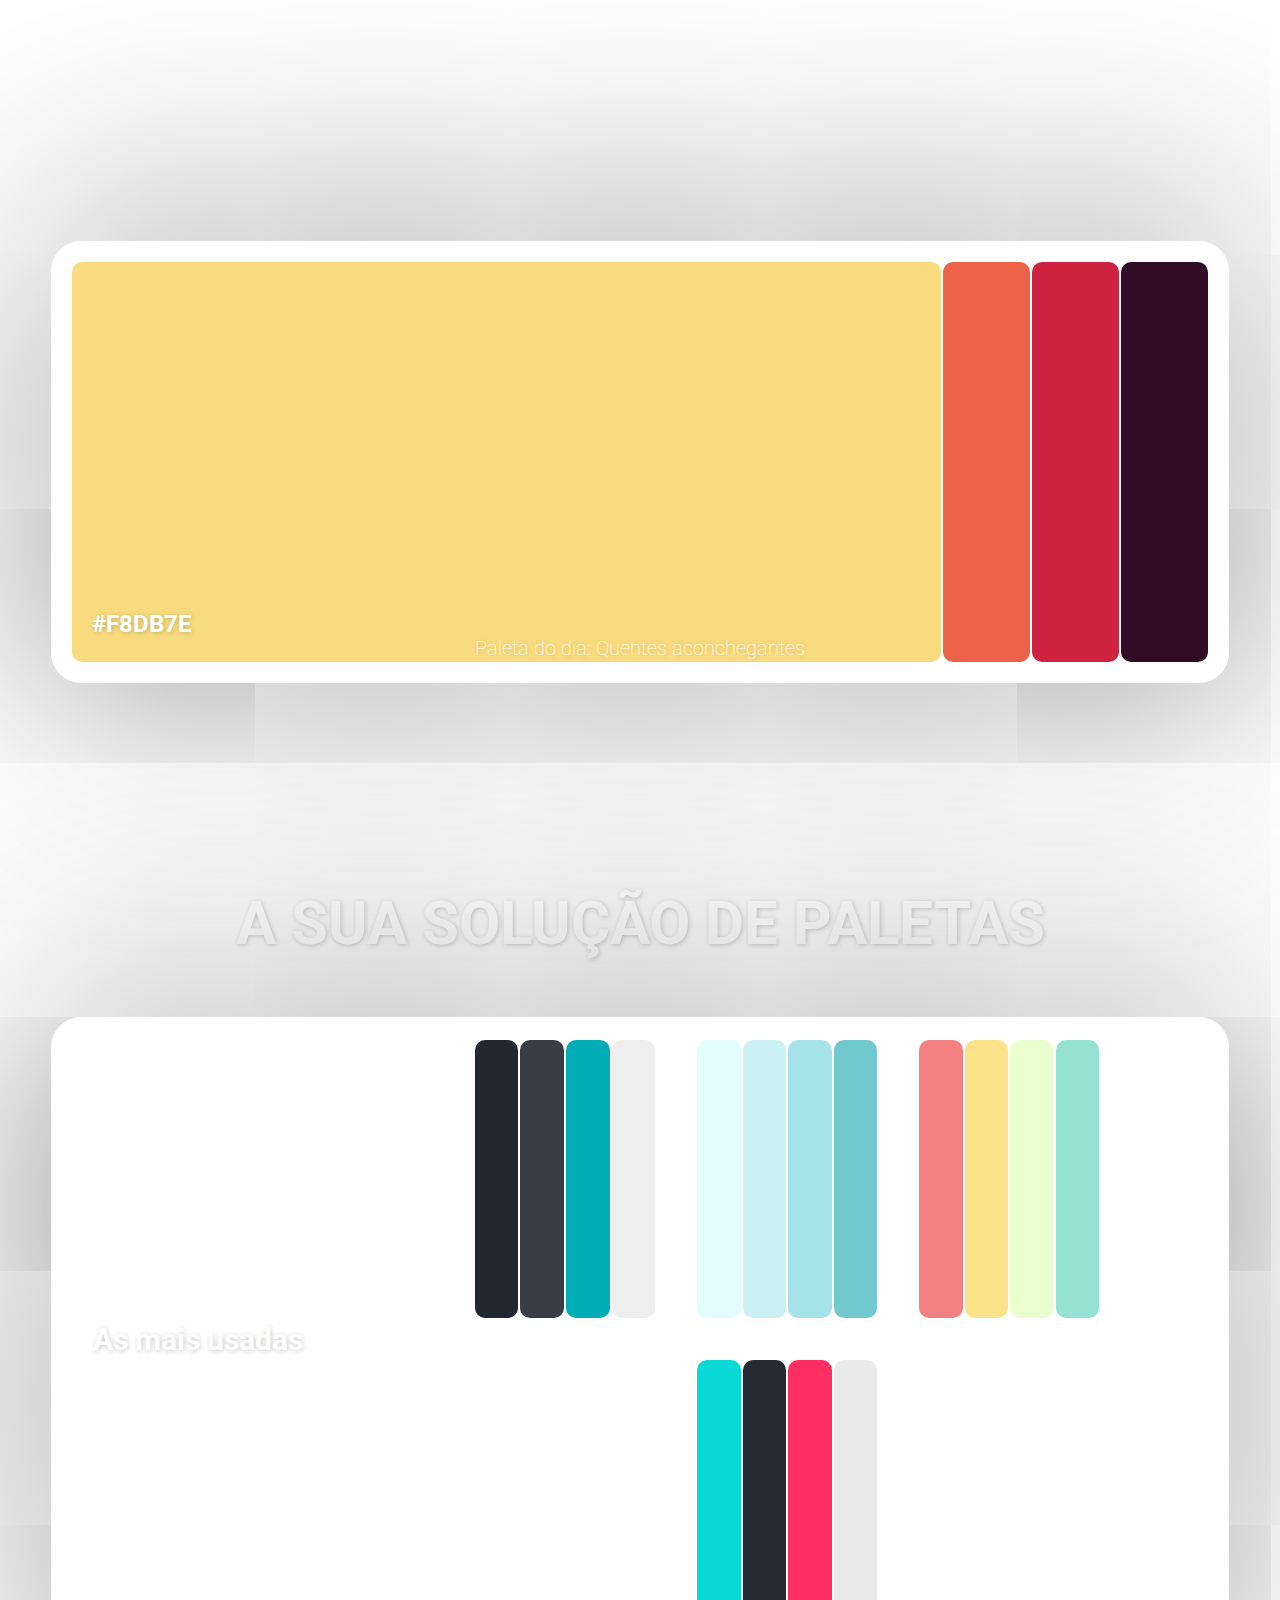
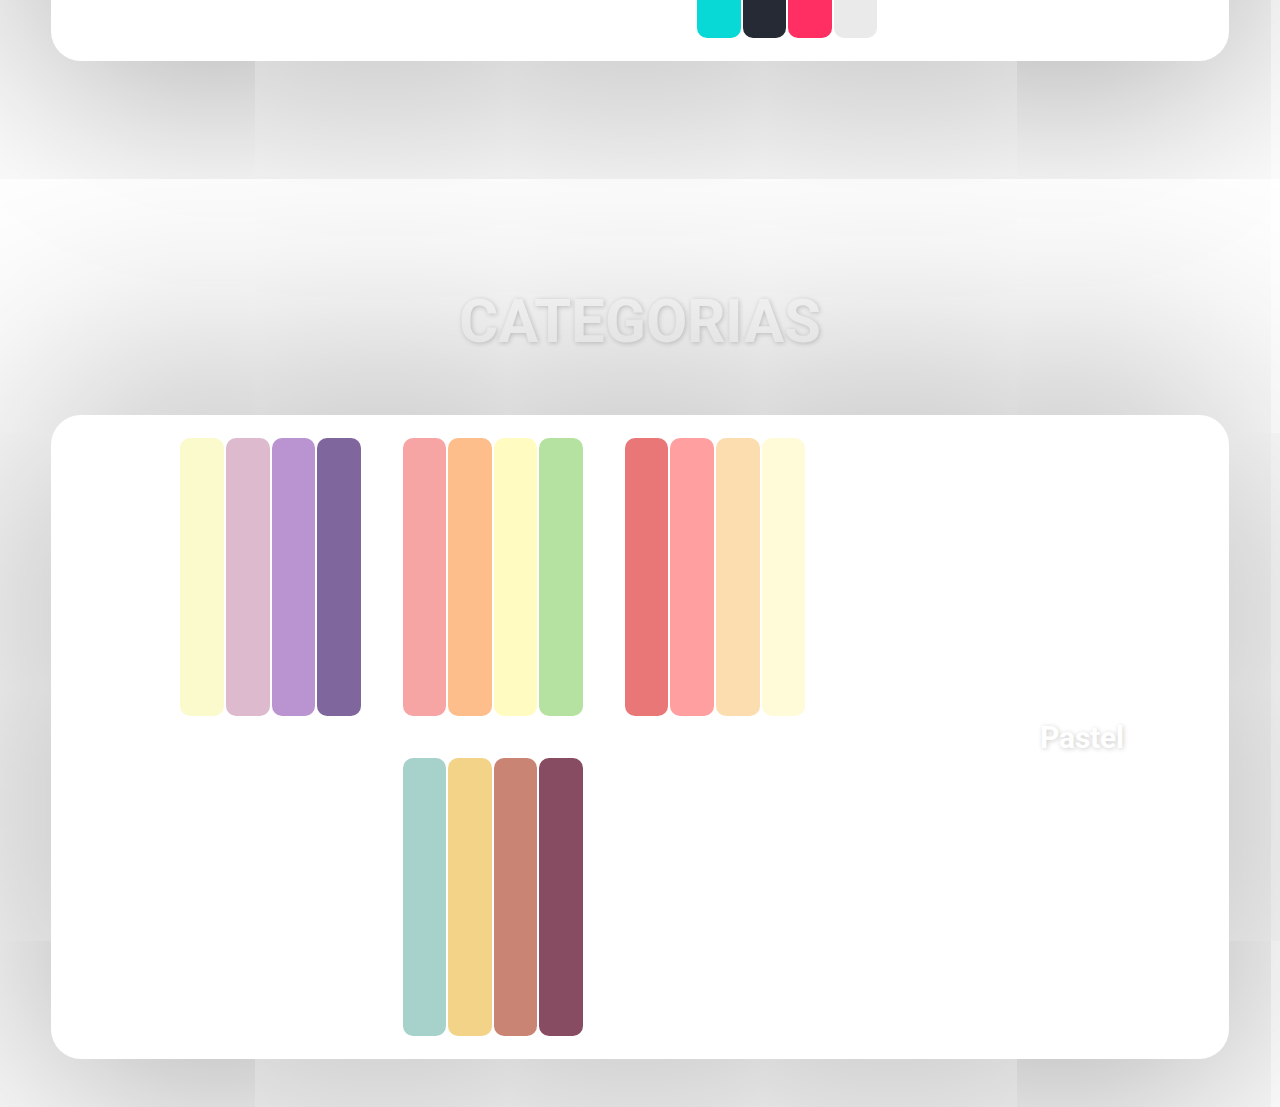
==== index.html @ 4d84999e "Reorganizando as pastas" ====
<!DOCTYPE html>
<html lang="en" >
<head>
  <meta charset="UTF-8">
  <title>Coloraria</title>
  <meta name="viewport" content="width=device-width, initial-scale=1">
  <link rel="stylesheet" href="/css/style.css">

</head>
<body>

<div class="hero">
    <header id="masthead" role="banner">
      <div class="indexContainer">
        <button class="hamburger hamburger--boring" type="button">
          <span class="hamburger-box">
            <span class="hamburger-inner"></span>
          </span>
          <span class="hamburger-label">Menu</span>
        </button>
      <form id="masthead-search">
      <input type="search" name="s" aria-labelledby="search-label" placeholder="Procure&hellip;" class="draw">
        <button type="submit">&rarr;</button>
        </form>     
        <p class="logo">C O L O R A R I A</p>   
        <nav id="site-nav" role="navigation">
          <div class="col"> <a href=""> <h4>Soluções</h4> </a> </div>
          <div class="col"> <a href='#'> <h4>Resultados</h4> </a> </div>
          <div class="col"> <a href='#'> <h4>A empresa</h4> </a> </div>
          <div class="col"> <a href='#'> <h4>Consultoria</h4> </a> </div>
          <div class="col"> <a href='/html/login.html'> <h4>Login</h4> </a> </div>
      </nav>
    </div>
  </header>
<br>
  <div class="boxG">
    <div class="panel h4 active" style="background-color: #F8DB7E;"><h3>#F8DB7E</h3></div>
    <div class="panel h4" style="background-color: #EC6349;"><h3>#EC6349</h3></div>
    <div class="panel h4" style="background-color: #CE2340;"><h3>#CE2340</h3></div>
    <div class="panel h4" style="background-color: #310A26;"><h3>#310A26</h3></div>
  </div>
  <h5>Paleta do dia: Quentes aconchegantes</h5><br><br><br><br><br><br><br><br><br>
  
  <h1>A SUA SOLUÇÃO DE PALETAS</h2><br><br>

    <div class="organizer">
      <div class='flexTitle'><h2>As mais usadas</h2></div>
      <div class="flexBox">
        <div class="flexElement box">
          <div class="panel h3" style="background-color: #222831;"><h3>#222831</h3></div>
          <div class="panel h3" style="background-color: #393E46;"><h3>#393E46</h3></div>
          <div class="panel h3" style="background-color: #00ADB5;"><h3>#00ADB5</h3></div>
          <div class="panel h3" style="background-color: #EEEEEE;"><h3>#EEEEEE</h3></div>
        </div>
        <div class="flexElement box">
          <div class="panel h3" style="background-color: #E3FDFD;"><h3>#E3FDFD</h3></div>
          <div class="panel h3" style="background-color: #CBF1F5;"><h3>#CBF1F5</h3></div>
          <div class="panel h3" style="background-color: #A6E3E9;"><h3>#A6E3E9</h3></div>
          <div class="panel h3" style="background-color: #71C9CE;"><h3>#71C9CE</h3></div>
        </div>
        <div class="flexElement box">
          <div class="panel h3" style="background-color: #F38181;"><h3>#F38181</h3></div>
          <div class="panel h3" style="background-color: #FCE38A;"><h3>#FCE38A</h3></div>
          <div class="panel h3" style="background-color: #EAFFD0;"><h3>#EAFFD0</h3></div>
          <div class="panel h3" style="background-color: #95E1D3;"><h3>#95E1D3</h3></div>
        </div>
        <div class="flexElement box">
          <div class="panel h3" style="background-color: #08D9D6;"><h3>#08D9D6</h3></div>
          <div class="panel h3" style="background-color: #252A34;"><h3>#252A34</h3></div>
          <div class="panel h3" style="background-color: #FF2E63;"><h3>#FF2E63</h3></div>
          <div class="panel h3" style="background-color: #EAEAEA;"><h3>#EAEAEA</h3></div>
        </div>
      </div>
    </div><br><br><br><br><br><br><br><br><br>
    
    <h1>CATEGORIAS</h2><br><br>

    <div class="organizer">
      <div class="flexBox">
        <div class="flexElement box">
          <div class="panel h3" style="background-color: #FBFACD;"><h3>#FBFACD</h3></div>
          <div class="panel h3" style="background-color: #DEBACE;"><h3>#DEBACE</h3></div>
          <div class="panel h3" style="background-color: #BA94D1;"><h3>#BA94D1</h3></div>
          <div class="panel h3" style="background-color: #7F669D;"><h3>#7F669D</h3></div>
        </div>
        <div class="flexElement box">
          <div class="panel h3" style="background-color: #F7A4A4;"><h3>#F7A4A4</h3></div>
          <div class="panel h3" style="background-color: #FEBE8C;"><h3>#FEBE8C</h3></div>
          <div class="panel h3" style="background-color: #FFFBC1;"><h3>#FFFBC1</h3></div>
          <div class="panel h3" style="background-color: #B6E2A1;"><h3>#B6E2A1</h3></div>
        </div>
        <div class="flexElement box">
          <div class="panel h3" style="background-color: #E97777;"><h3>#E97777</h3></div>
          <div class="panel h3" style="background-color: #FF9F9F;"><h3>#FF9F9F</h3></div>
          <div class="panel h3" style="background-color: #FCDDB0;"><h3>#FCDDB0</h3></div>
          <div class="panel h3" style="background-color: #FFFAD7;"><h3>#FFFAD7</h3></div>
        </div>
        <div class="flexElement box">
          <div class="panel h3" style="background-color: #A7D2CB;"><h3>#A7D2CB</h3></div>
          <div class="panel h3" style="background-color: #F2D388;"><h3>#F2D388</h3></div>
          <div class="panel h3" style="background-color: #C98474;"><h3>#C98474</h3></div>
          <div class="panel h3" style="background-color: #874C62;"><h3>#874C62</h3></div>
        </div>
      </div>
      <div class='flexTitle'><h2>Pastel</h2></div>
    </div><br><br>

</div>

  <script src='https://cdnjs.cloudflare.com/ajax/libs/jquery/3.1.0/jquery.min.js'></script>
  <script  src="/js/script.js"></script>
</body>
</html>
---- css/style.css ----
@import 'https://fonts.googleapis.com/css?family=Roboto:400,500';

html {
  box-sizing: border-box;
}

*, *:before, *:after {
  box-sizing: inherit;
}

html,
body {
  height: 100%;
}

a{
  color: black;
}

html, body, div, object, iframe, h1, h2, h3, h4, h5, h6, p, blockquote, ol, ul, li, form, legend, label, table, header, footer, nav, section, figure {
  margin: 0;
  padding: 0;
}

header, footer, nav, section, article, hgroup, figure {
  display: block;
}

body {
  font-family: 'Roboto', sans-serif;
  font-size: 100%;
  line-height: 1.5;
  background: url("https://wallpapercave.com/wp/wp6928969.jpg");
  background-size: cover;
  background-attachment: fixed;
}

h1{
  font-size:60px;
  display: flex;
  justify-content: center;
  align-items:center;
  color: white;
  text-shadow: rgba(0, 0, 0, 0.2) 1px 1px 5px;
}

h2{
  font-size:30px;
  display: flex;
  justify-content: center;
  align-items:center;
  color: white;
  text-shadow: rgba(0, 0, 0, 0.2) 1px 1px 5px;
}

h5{
  font-size:20px;
  display: flex;
  justify-content: center;
  align-items:center;
  color: white;
  text-shadow: rgba(0, 0, 0, 0.2) 1px 1px 5px;
  font-weight: 100;
  margin-top: -50px;
}

.h4{
  height: 400px;
}

.h3{
  height: 99%;
}

.logo{
  font-size:40px;
  display: flex;
  justify-content: center;
  align-items:center;
  color: white;
  font-weight: 700;
}

.logo:after{
  color: orangered;
}

.indexContainer {
  width: 90%;
  margin-left: auto;
  margin-right: auto;
  max-width: 1200px;
}

.indexContainer:after {
  content: "";
  display: table;
  clear: both;
}

.hero {
  width: 100%;
  height: 100%;
  position: relative;
}

.hero * {
  position: relative;
  z-index: 1;
}

#masthead {
  padding: 2.5em 0;
  position: relative;
}

#masthead.is-active {
  box-shadow: 0 4px 4px rgba(0, 0, 0, 0.15);
}

#masthead:after {
  content: '';
  position: absolute;
  top: 0;
  width: 100%;
  height: 100%;
  background-color: #fff;
  opacity: 0;
  transition: opacity 0.3s ease;
}

#masthead.is-active:after {
  opacity: 1;
}

.hamburger {
  background-color: transparent;
  border: 0;
  color: inherit;
  cursor: pointer;
  display: inline-block;
  font: inherit;
  margin: 0.8125em 0 0;
  overflow: visible; 
  outline: none;
  padding: 0;
  text-transform: none;
  transition: opacity 0.15s;
}

.hamburger:hover {
  opacity: 0.7; 
}

.hamburger-box {
  width: 30px;
  height: 10px;
  display: inline-block;
  position: relative; 
}

.hamburger-inner {
  display: block;
  top: 50%;
  margin-top: -2px; 
}

.hamburger-inner, 
.hamburger-inner::before, 
.hamburger-inner::after {
  width: 30px;
  height: 2px;
  background-color: #fff;
  border-radius: 4px;
  position: absolute;
  transition-property: -webkit-transform;
  transition-property: transform;
  transition-property: transform, -webkit-transform;
  transition-duration: 0.15s;
  transition-timing-function: ease; 
}

#masthead.is-active .hamburger-inner, 
#masthead.is-active .hamburger-inner::before, 
#masthead.is-active .hamburger-inner::after {
    background-color: #000;
}

.hamburger-inner::before, 
.hamburger-inner::after {
  content: "";
  display: block; 
}

.hamburger-inner::before {
  top: -6px; 
}

.hamburger-inner::after {
  bottom: -6px; 
}

.hamburger--boring .hamburger-inner, 
.hamburger--boring .hamburger-inner::before, 
.hamburger--boring .hamburger-inner::after {
  transition-property: none; 
}

.hamburger--boring.is-active .hamburger-inner {
  -webkit-transform: rotate(45deg);
  transform: rotate(45deg); 
}

.hamburger--boring.is-active .hamburger-inner::before {
  top: 0;
  opacity: 0; 
}

.hamburger--boring.is-active .hamburger-inner::after {
  bottom: 0;
  -webkit-transform: rotate(-90deg);
  transform: rotate(-90deg); 
}

.hamburger-label {
  color: #fff;
  display: inline-block;
  font-weight: 700;
  letter-spacing: 0.08em;
  line-height: 1;
  margin-left: 0.3125em;
  text-transform: uppercase;
}

#masthead.is-active .hamburger-label {
  color: #000;
}

.hamburger-box,
.hamburger-label {
  display: inline-block;
  vertical-align: middle;
}

.icon {
  width: 30px;
  height: 30px;
}  

#site-nav {
  clear: both;
  display: flex;
  flex-direction: column; 
  height: 0;
  overflow: hidden;
  padding-top: 2.5em;
}

#site-nav.is-active {
  height: auto;
  overflow: visible;
}

#site-nav .col { 
  padding-bottom: 2.5em;
} 

.box{
  display: flex;
  flex-direction: row;
  width: 90%;
  margin: auto;
  background-color:none;
  padding: 10px;
  border-radius: 20px;
}
.boxG{
  display: flex;
  flex-direction: row;
  width: 92%;
  margin: auto;
  background-color:none;
  padding: 20px;
  border-radius: 30px;
  box-shadow: rgba(0, 0, 0, 0.473) 1px 1px 1000px;
}

.panel{
  background-size: auto 200%;
  background-position: center;
  background-repeat: no-repeat;
  border-radius: 10px;
  color: white;
  text-shadow: rgba(0, 0, 0, 0.2) 1px 1px 5px;
  cursor: pointer;
  flex: 0.5;
  margin: 1px;
  position: relative;
  transition: flex 0.7s ease-in;
}
.panel h3{
  font-size: 24px;
  position: absolute;
  bottom: 20px;
  left: 20px;
  margin: 0;
  opacity: 0;
}
.panel.active{
  flex: 5;
  border-radius: 10px;
}
.panel.active h3{
  opacity: 1;
  transition: opacity 0.3s ease-in 0.4s;
}

.organizer{
  display: flex;
  justify-content: space-around;
  flex-flow: row;
  width: 92%;
  margin-left: auto;
  margin-right: auto;
  border-radius: 30px;
  box-shadow: rgba(0, 0, 0, 0.473) 1px 1px 1000px;
}

.flexTitle{
  display: flex;
  justify-content: center;
  align-items:center;
  flex-flow: row wrap;
  width: 25%;
  margin-left: auto;
  margin-right: auto;
  padding: 2px;
  border-radius: 12px;
}

.flexBox{
  display: flex;
  justify-content: center;
  align-items:center;
  flex-flow: row wrap;
  width: 75%;
  margin-left: auto;
  margin-right: auto;
  padding: 2px;
  border-radius: 30px;
  
}

.flexElement{
  background-color: none;
  font-family: verdana;
  display:flex;
  justify-content: center;
  align-items:center;
  width: 23%;
  height: 300px;
  border-radius:30px;
  background-position: center;
  background-size:cover;
  cursor: pointer;
  border-radius: 20px;
  margin: 10px;
}

@media(max-width: 480px){
  .box{
    width: 100vw;
  }
  .panel:nth-of-type(4),
  .panel:nth-of-type(5){
    display: none;
  }
}

@media screen and (min-width: 550px) {
  #site-nav {
    flex-direction: row;
    flex-wrap: wrap;
  }
  
  #site-nav .col {
    flex: 0 0 50%;
  } 
}

@media screen and (min-width: 768px) {
  #site-nav .col {
    flex: 0 0 33.333333333%;
  } 
}

@media screen and (min-width: 960px) {
  #site-nav {
    flex-wrap: nowrap;
  }
  
  #site-nav .col {
    flex: 0 0 20%;
  } 
  
  #site-nav .col:last-child {
    display: flex;
    justify-content: flex-end;
  }  
}

#site-nav h4 {
  letter-spacing: 0.05em;
  text-transform: uppercase;
}

#site-nav ul {
  list-style-type: none;
  margin-top: 1em;
}

#site-nav li {
  margin-bottom: 0.3125em;
}

#site-nav li a {
  color: #b4b9ba;
  text-decoration: none;
  transition: color 0.3s ease;
}

#site-nav li a:hover,
#site-nav li a:focus {
  color: #686d6e;
}

#site-nav .social {
  margin: 0;
  overflow: hidden;
}

#site-nav .social li {
  float: left;
  margin: 0 0.3125em;
  width: 32px;
  height: 32px;
}

#site-nav .social li svg {
  display: block;
  fill: #b4b9ba;
  width: 100%;
  height: 100%;
  transition: fill 0.3s ease;
}

#site-nav .social li:hover svg {
  fill: #686d6e;
}

#masthead-search {
  float: right;
  margin-top: 0.625em;
  width: 100%;
  max-width: 14em;
  position: relative;
}

#masthead-search input {
  background: transparent;
  border: none;
  border-color: #fff;
  border-style: solid;
  border-width: 1px;
  border-radius: 50px;
  outline: none;
  width: 100%;
  padding: 0.75em 1.125em;
  transition: border-color 0.3s ease;
}

#masthead-search button {
  background: none;
  border: none;
  color: #fff;
  font-size: 1em;
  padding: 0;
  position: absolute;
  top: 50%;
  right: 0.75em;
  transform: translateY(-50%);
}

#masthead.is-active #masthead-search button {
  color: #b4b9ba;
}

#masthead.is-active #masthead-search input {
  border-color: #b4b9ba;
}

#masthead-search ::-webkit-input-placeholder {
    color:    #fff;
}

#masthead-search :-moz-placeholder {
   color:    #fff;
   opacity:  1;
}

#masthead-search ::-moz-placeholder {
   color:    #fff;
   opacity:  1;
}

#masthead-search :-ms-input-placeholder {
   color:    #fff;
}

#masthead.is-active #masthead-search ::-webkit-input-placeholder {
    color:    #b4b9ba;
}

#masthead.is-active #masthead-search :-moz-placeholder {
   color:    #b4b9ba;
   opacity:  1;
}

#masthead.is-active #masthead-search ::-moz-placeholder {
   color:    #b4b9ba;
   opacity:  1;
}

#masthead.is-active #masthead-search :-ms-input-placeholder {
   color: #b4b9ba
}

#masthead .col {
  opacity: 0;
}

#masthead.is-active .col {
  transform: translateY(40px);
  transition: opacity 0.3s ease;
  animation: fade-in-stagger 0.8s ease forwards;
}


@keyframes fade-in-stagger {
  to {
    opacity: 1;
    transform: translateY(0); 
  }
}
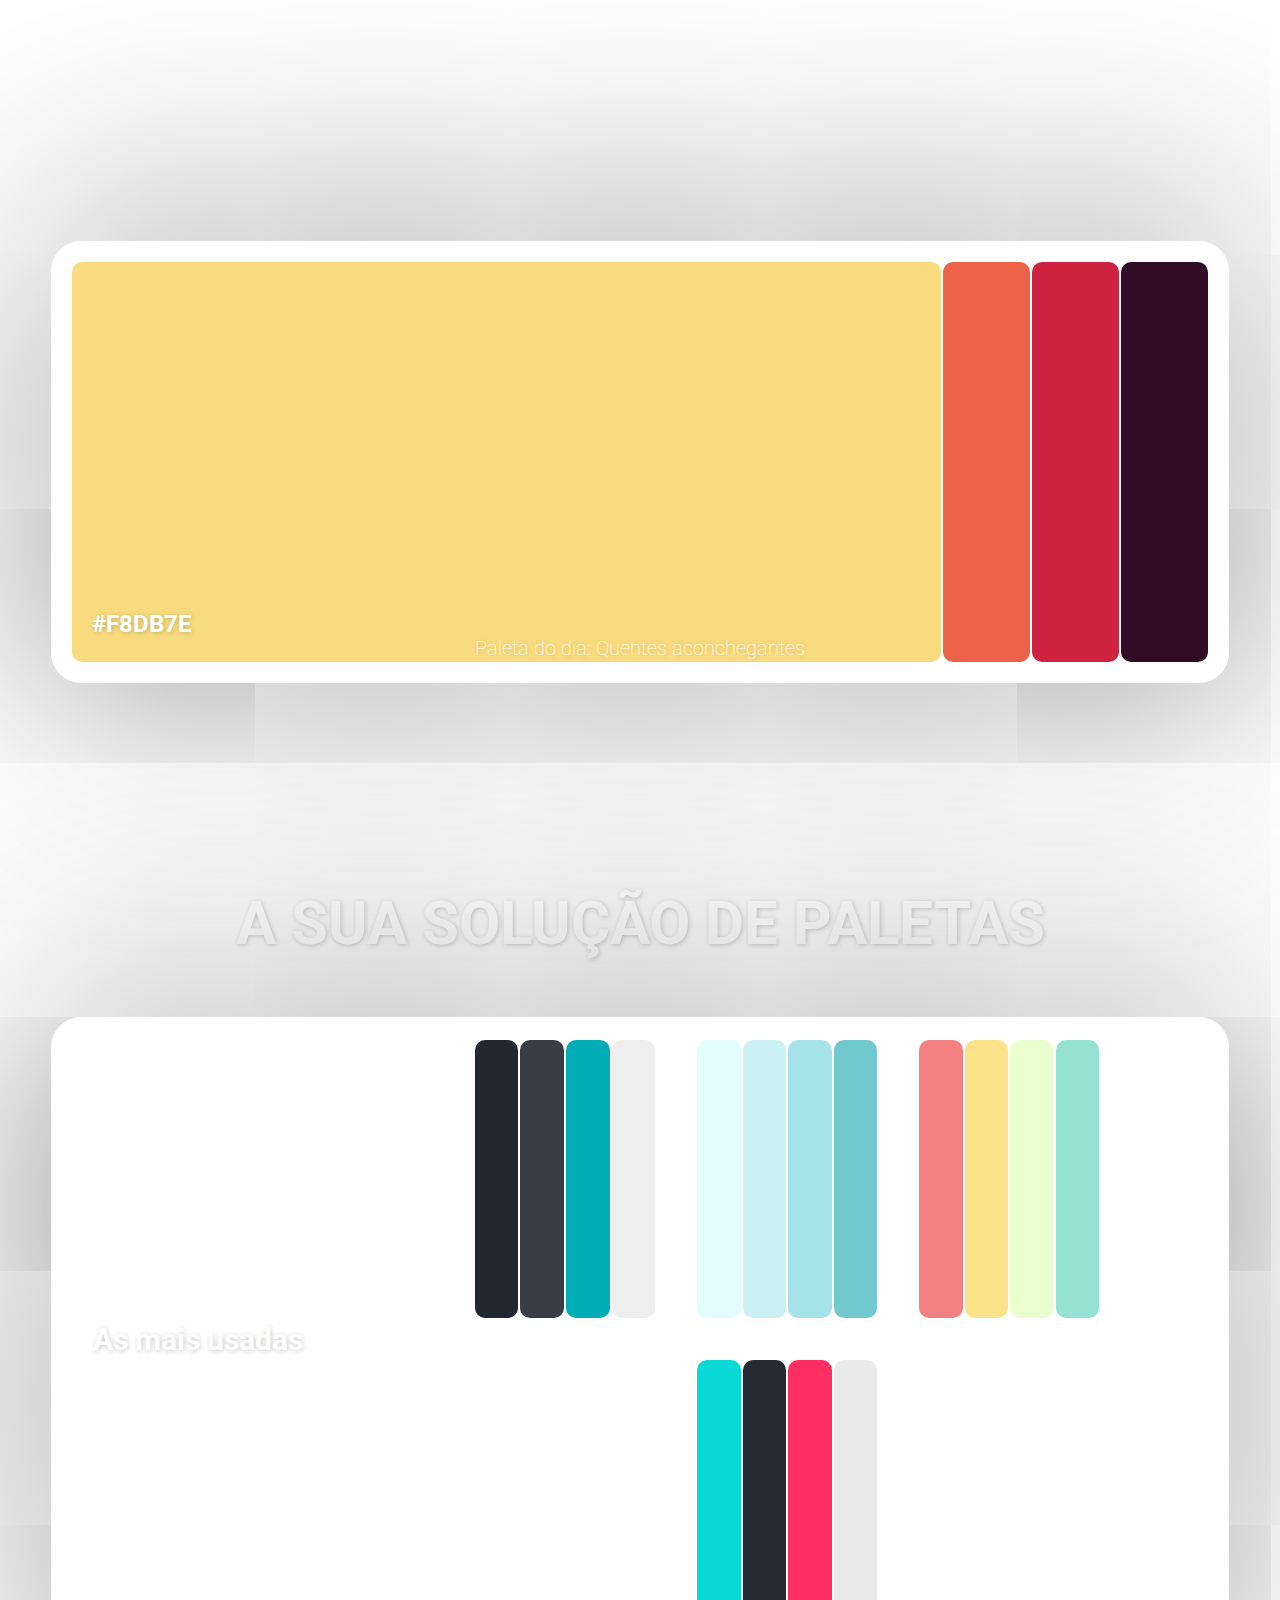
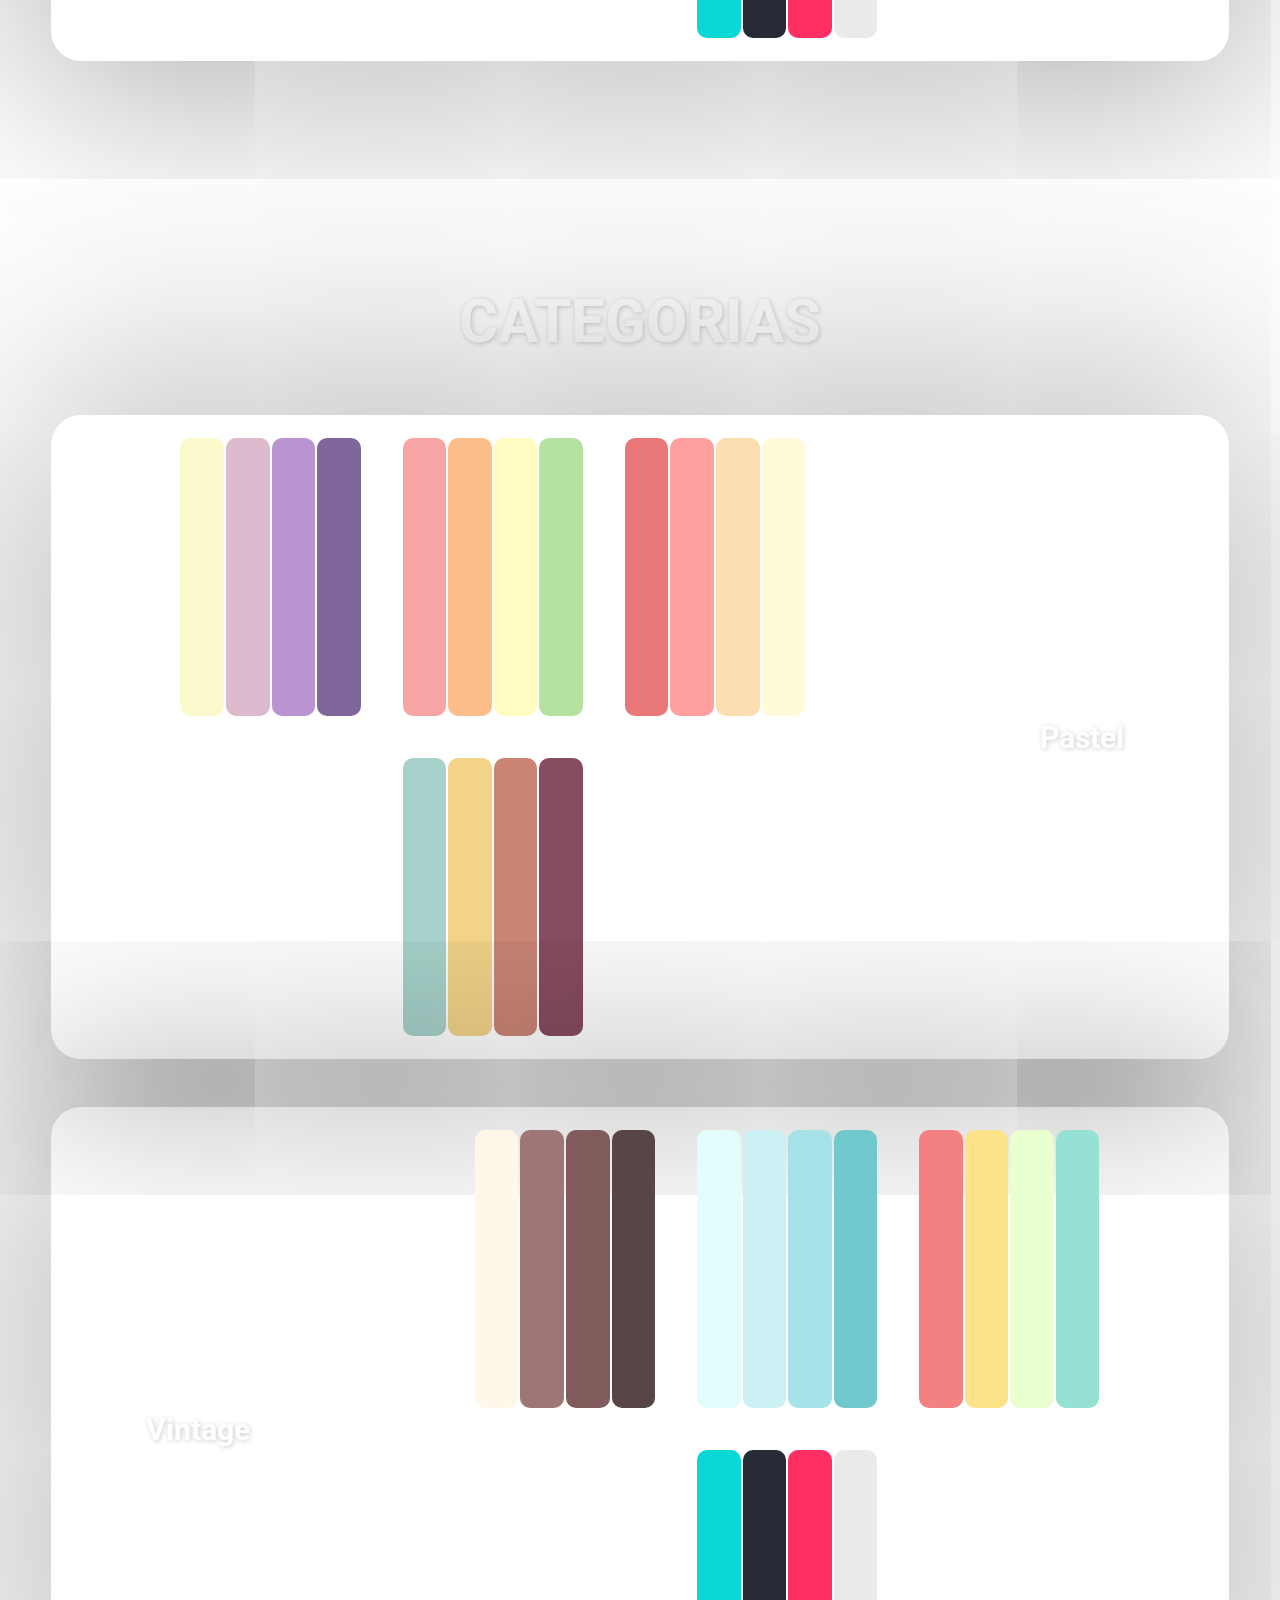
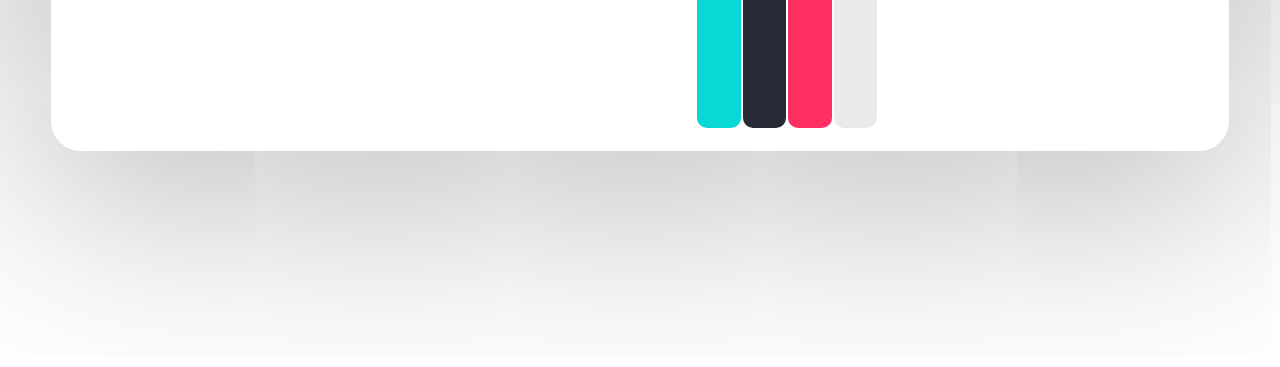
==== commit 90dd8a2e: "Menu corrigido" ====
--- a/index.html
+++ b/index.html
@@ -24,10 +24,10 @@
         </form>     
         <p class="logo">C O L O R A R I A</p>   
         <nav id="site-nav" role="navigation">
-          <div class="col"> <a href=""> <h4>Soluções</h4> </a> </div>
-          <div class="col"> <a href='#'> <h4>Resultados</h4> </a> </div>
+          <div class="col"> <a href=""> <h4>Paletas</h4> </a> </div>
+          <div class="col"> <a href='#'> <h4>Clientes</h4> </a> </div>
           <div class="col"> <a href='#'> <h4>A empresa</h4> </a> </div>
-          <div class="col"> <a href='#'> <h4>Consultoria</h4> </a> </div>
+          <div class="col"> <a href='#'> <h4>Contato</h4> </a> </div>
           <div class="col"> <a href='/html/login.html'> <h4>Login</h4> </a> </div>
       </nav>
     </div>
@@ -105,6 +105,37 @@
       <div class='flexTitle'><h2>Pastel</h2></div>
     </div><br><br>
 
+    <div class="organizer">
+      <div class='flexTitle'><h2>Vintage</h2></div>
+      <div class="flexBox">
+        <div class="flexElement box">
+          <div class="panel h3" style="background-color: #FFF8EA;"><h3>#FFF8EA</h3></div>
+          <div class="panel h3" style="background-color: #9E7676;"><h3>#9E7676</h3></div>
+          <div class="panel h3" style="background-color: #815B5B;"><h3>#815B5B</h3></div>
+          <div class="panel h3" style="background-color: #594545;"><h3>#594545</h3></div>
+        </div>
+        <div class="flexElement box">
+          <div class="panel h3" style="background-color: #E3FDFD;"><h3>#E3FDFD</h3></div>
+          <div class="panel h3" style="background-color: #CBF1F5;"><h3>#CBF1F5</h3></div>
+          <div class="panel h3" style="background-color: #A6E3E9;"><h3>#A6E3E9</h3></div>
+          <div class="panel h3" style="background-color: #71C9CE;"><h3>#71C9CE</h3></div>
+        </div>
+        <div class="flexElement box">
+          <div class="panel h3" style="background-color: #F38181;"><h3>#F38181</h3></div>
+          <div class="panel h3" style="background-color: #FCE38A;"><h3>#FCE38A</h3></div>
+          <div class="panel h3" style="background-color: #EAFFD0;"><h3>#EAFFD0</h3></div>
+          <div class="panel h3" style="background-color: #95E1D3;"><h3>#95E1D3</h3></div>
+        </div>
+        <div class="flexElement box">
+          <div class="panel h3" style="background-color: #08D9D6;"><h3>#08D9D6</h3></div>
+          <div class="panel h3" style="background-color: #252A34;"><h3>#252A34</h3></div>
+          <div class="panel h3" style="background-color: #FF2E63;"><h3>#FF2E63</h3></div>
+          <div class="panel h3" style="background-color: #EAEAEA;"><h3>#EAEAEA</h3></div>
+        </div>
+      </div>
+    </div><br><br><br><br><br><br><br><br><br>
+    
+
 </div>
 
   <script src='https://cdnjs.cloudflare.com/ajax/libs/jquery/3.1.0/jquery.min.js'></script>
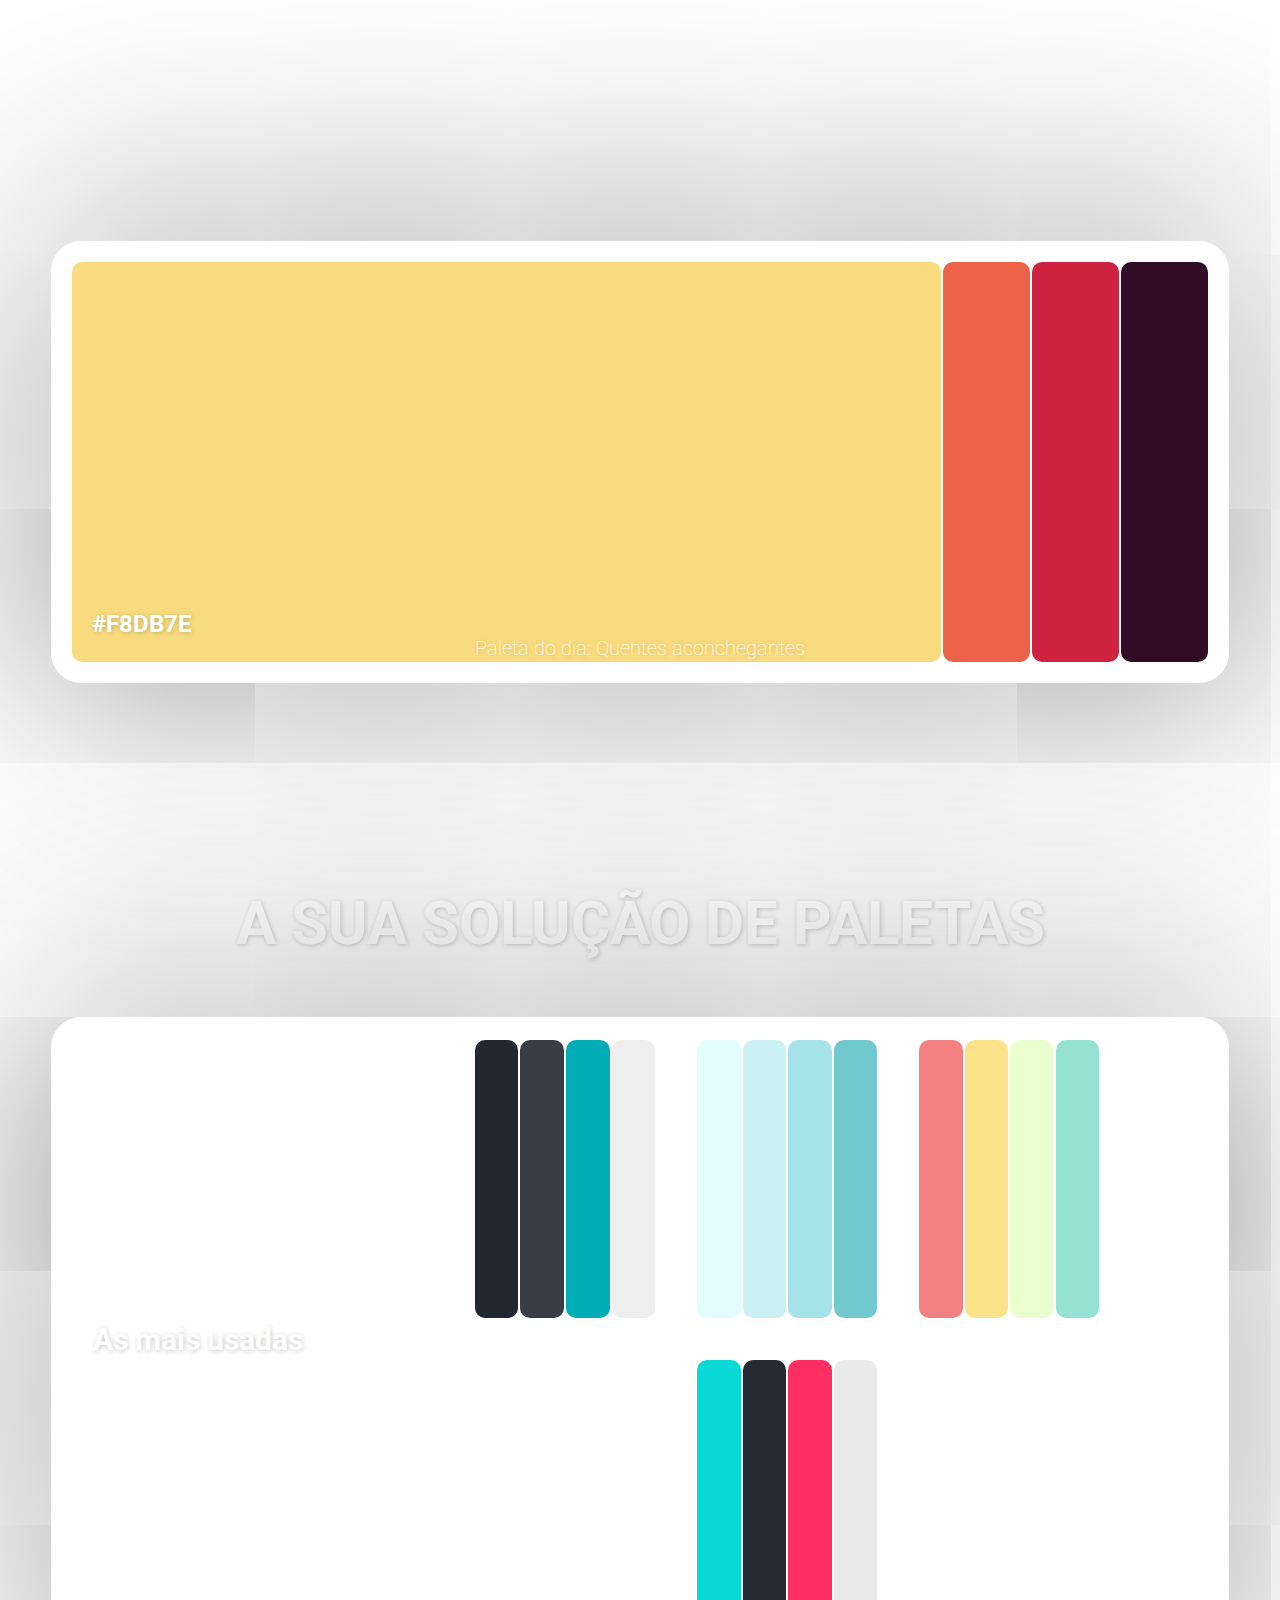
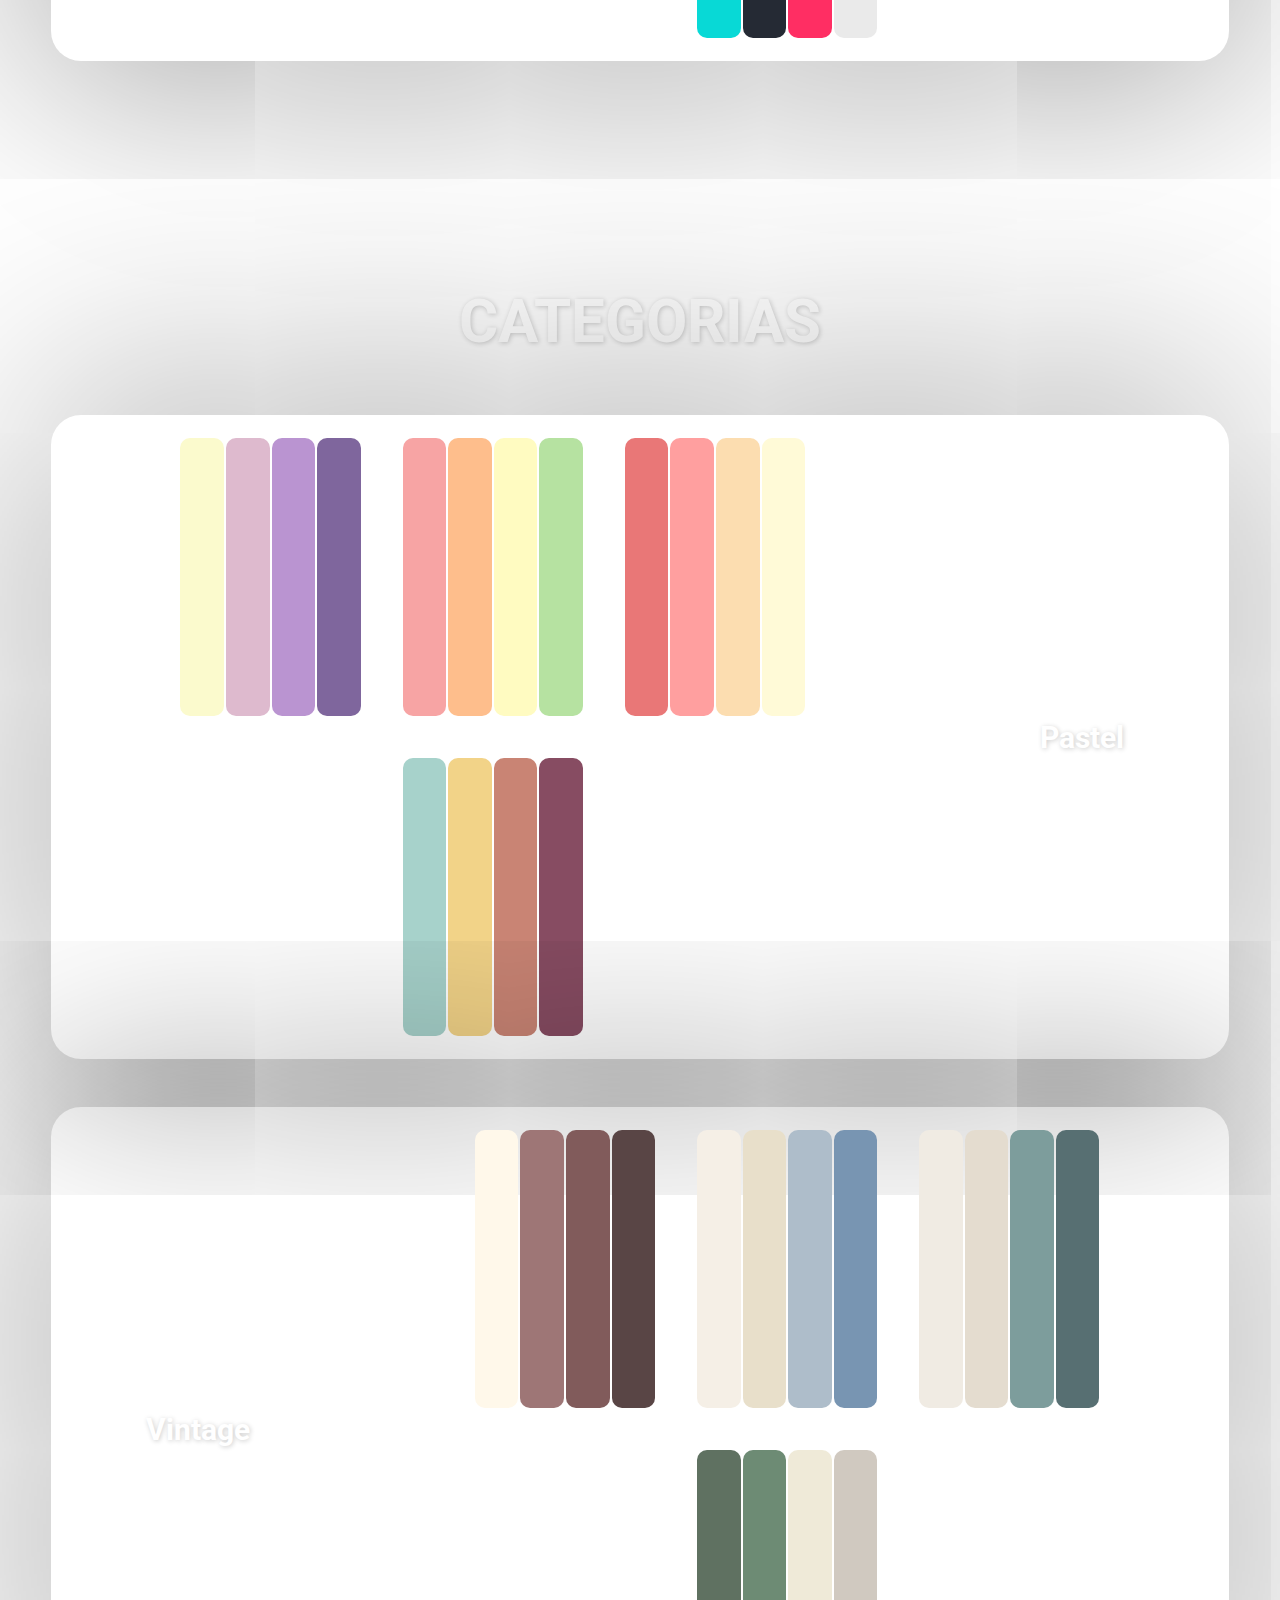
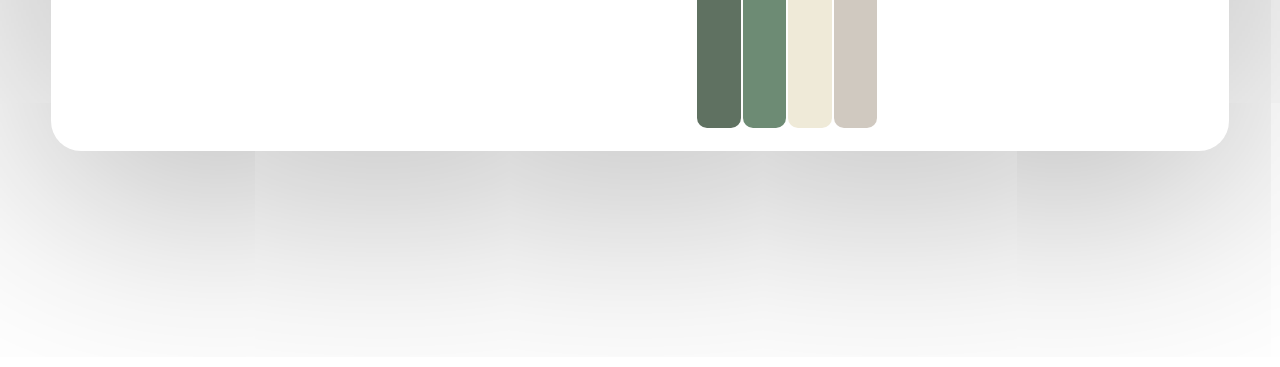
==== commit d902f8bc: "pontos antes das barras para ver se funfa" ====
--- a/index.html
+++ b/index.html
@@ -4,7 +4,7 @@
   <meta charset="UTF-8">
   <title>Coloraria</title>
   <meta name="viewport" content="width=device-width, initial-scale=1">
-  <link rel="stylesheet" href="/css/style.css">
+  <link rel="stylesheet" href="css/style.css">
 
 </head>
 <body>
@@ -28,7 +28,7 @@
           <div class="col"> <a href='#'> <h4>Clientes</h4> </a> </div>
           <div class="col"> <a href='#'> <h4>A empresa</h4> </a> </div>
           <div class="col"> <a href='#'> <h4>Contato</h4> </a> </div>
-          <div class="col"> <a href='/html/login.html'> <h4>Login</h4> </a> </div>
+          <div class="col"> <a href='html/login.html'> <h4>Login</h4> </a> </div>
       </nav>
     </div>
   </header>
@@ -115,22 +115,22 @@
           <div class="panel h3" style="background-color: #594545;"><h3>#594545</h3></div>
         </div>
         <div class="flexElement box">
-          <div class="panel h3" style="background-color: #E3FDFD;"><h3>#E3FDFD</h3></div>
-          <div class="panel h3" style="background-color: #CBF1F5;"><h3>#CBF1F5</h3></div>
-          <div class="panel h3" style="background-color: #A6E3E9;"><h3>#A6E3E9</h3></div>
-          <div class="panel h3" style="background-color: #71C9CE;"><h3>#71C9CE</h3></div>
+          <div class="panel h3" style="background-color: #F5EFE6;"><h3>#F5EFE6</h3></div>
+          <div class="panel h3" style="background-color: #E8DFCA;"><h3>#E8DFCA</h3></div>
+          <div class="panel h3" style="background-color: #AEBDCA;"><h3>#AEBDCA</h3></div>
+          <div class="panel h3" style="background-color: #7895B2;"><h3>#7895B2</h3></div>
         </div>
         <div class="flexElement box">
-          <div class="panel h3" style="background-color: #F38181;"><h3>#F38181</h3></div>
-          <div class="panel h3" style="background-color: #FCE38A;"><h3>#FCE38A</h3></div>
-          <div class="panel h3" style="background-color: #EAFFD0;"><h3>#EAFFD0</h3></div>
-          <div class="panel h3" style="background-color: #95E1D3;"><h3>#95E1D3</h3></div>
+          <div class="panel h3" style="background-color: #F0EBE3;"><h3>#F0EBE3</h3></div>
+          <div class="panel h3" style="background-color: #E4DCCF;"><h3>#E4DCCF</h3></div>
+          <div class="panel h3" style="background-color: #7D9D9C;"><h3>#7D9D9C</h3></div>
+          <div class="panel h3" style="background-color: #576F72;"><h3>#576F72</h3></div>
         </div>
         <div class="flexElement box">
-          <div class="panel h3" style="background-color: #08D9D6;"><h3>#08D9D6</h3></div>
-          <div class="panel h3" style="background-color: #252A34;"><h3>#252A34</h3></div>
-          <div class="panel h3" style="background-color: #FF2E63;"><h3>#FF2E63</h3></div>
-          <div class="panel h3" style="background-color: #EAEAEA;"><h3>#EAEAEA</h3></div>
+          <div class="panel h3" style="background-color: #5F7161;"><h3>#5F7161</h3></div>
+          <div class="panel h3" style="background-color: #6D8B74;"><h3>#6D8B74</h3></div>
+          <div class="panel h3" style="background-color: #EFEAD8;"><h3>#EFEAD8</h3></div>
+          <div class="panel h3" style="background-color: #D0C9C0;"><h3>#D0C9C0</h3></div>
         </div>
       </div>
     </div><br><br><br><br><br><br><br><br><br>
@@ -139,6 +139,6 @@
 </div>
 
   <script src='https://cdnjs.cloudflare.com/ajax/libs/jquery/3.1.0/jquery.min.js'></script>
-  <script  src="/js/script.js"></script>
+  <script  src="js/script.js"></script>
 </body>
 </html>
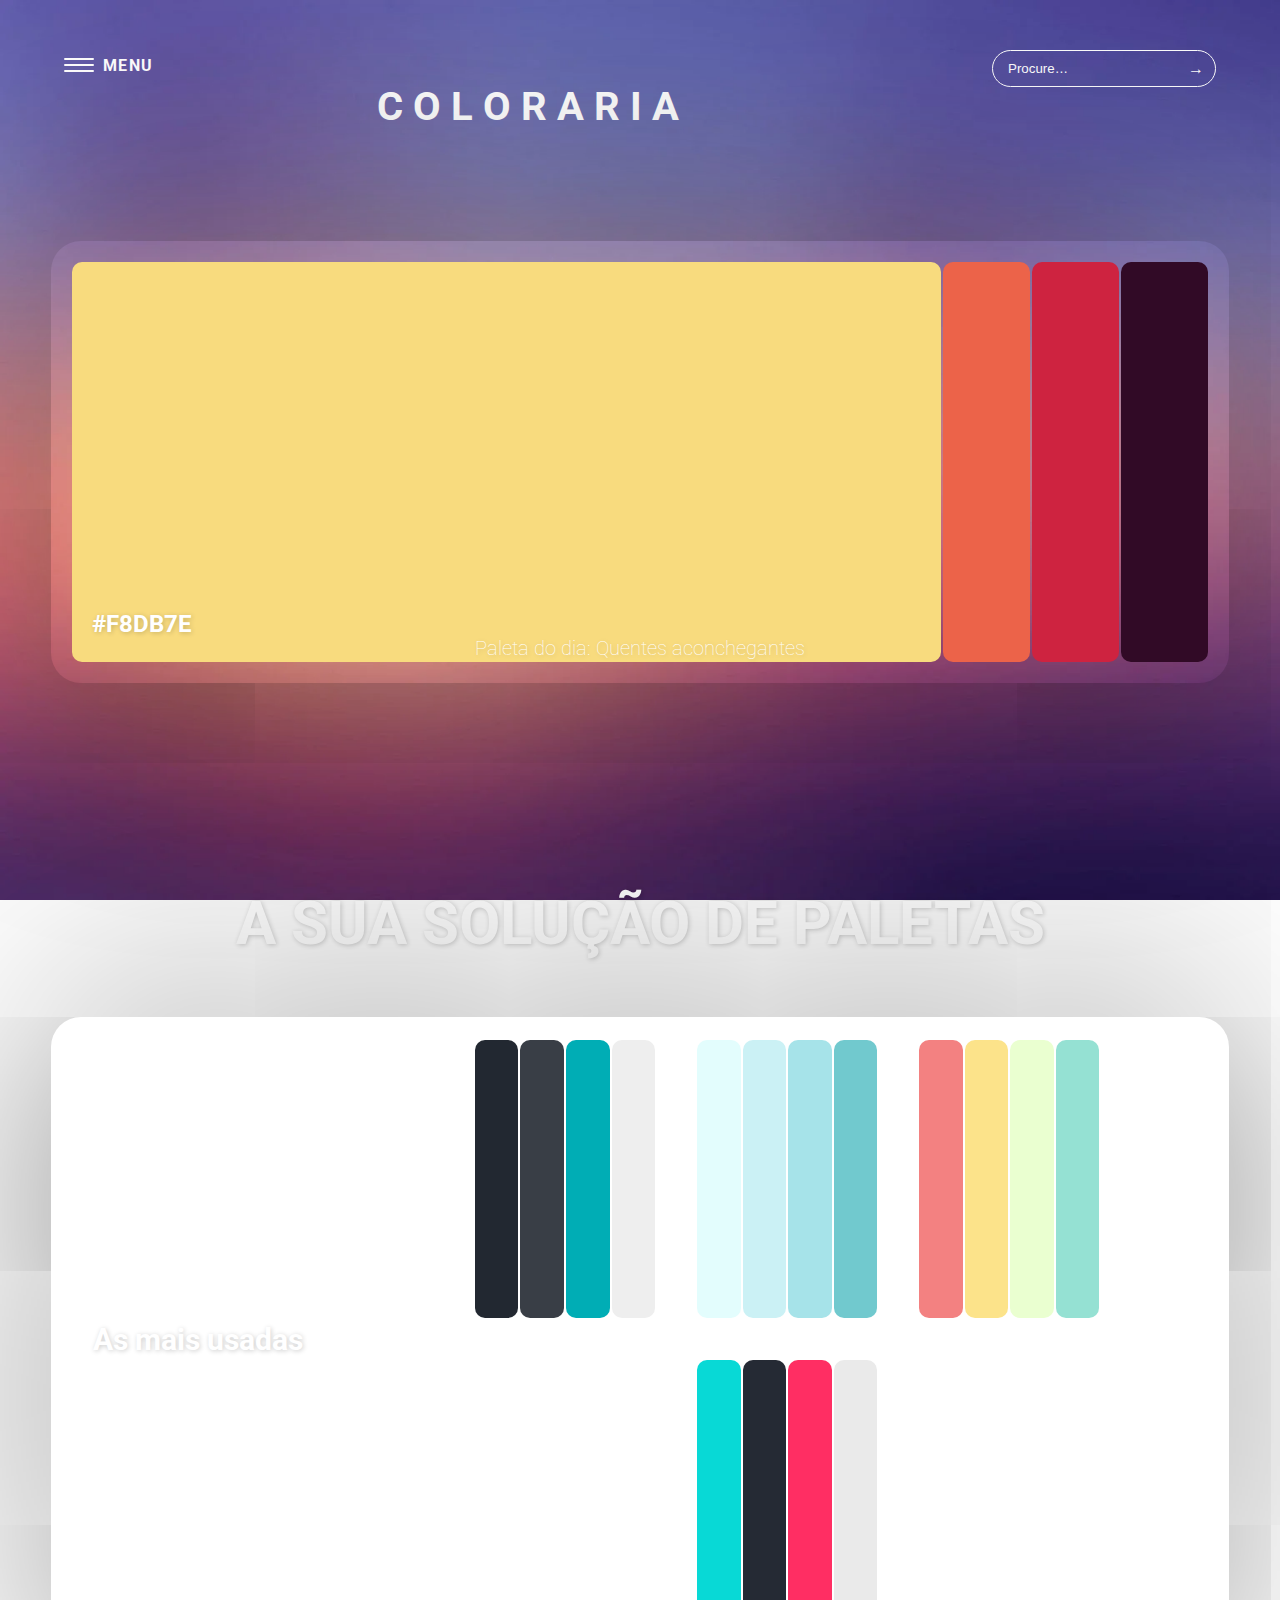
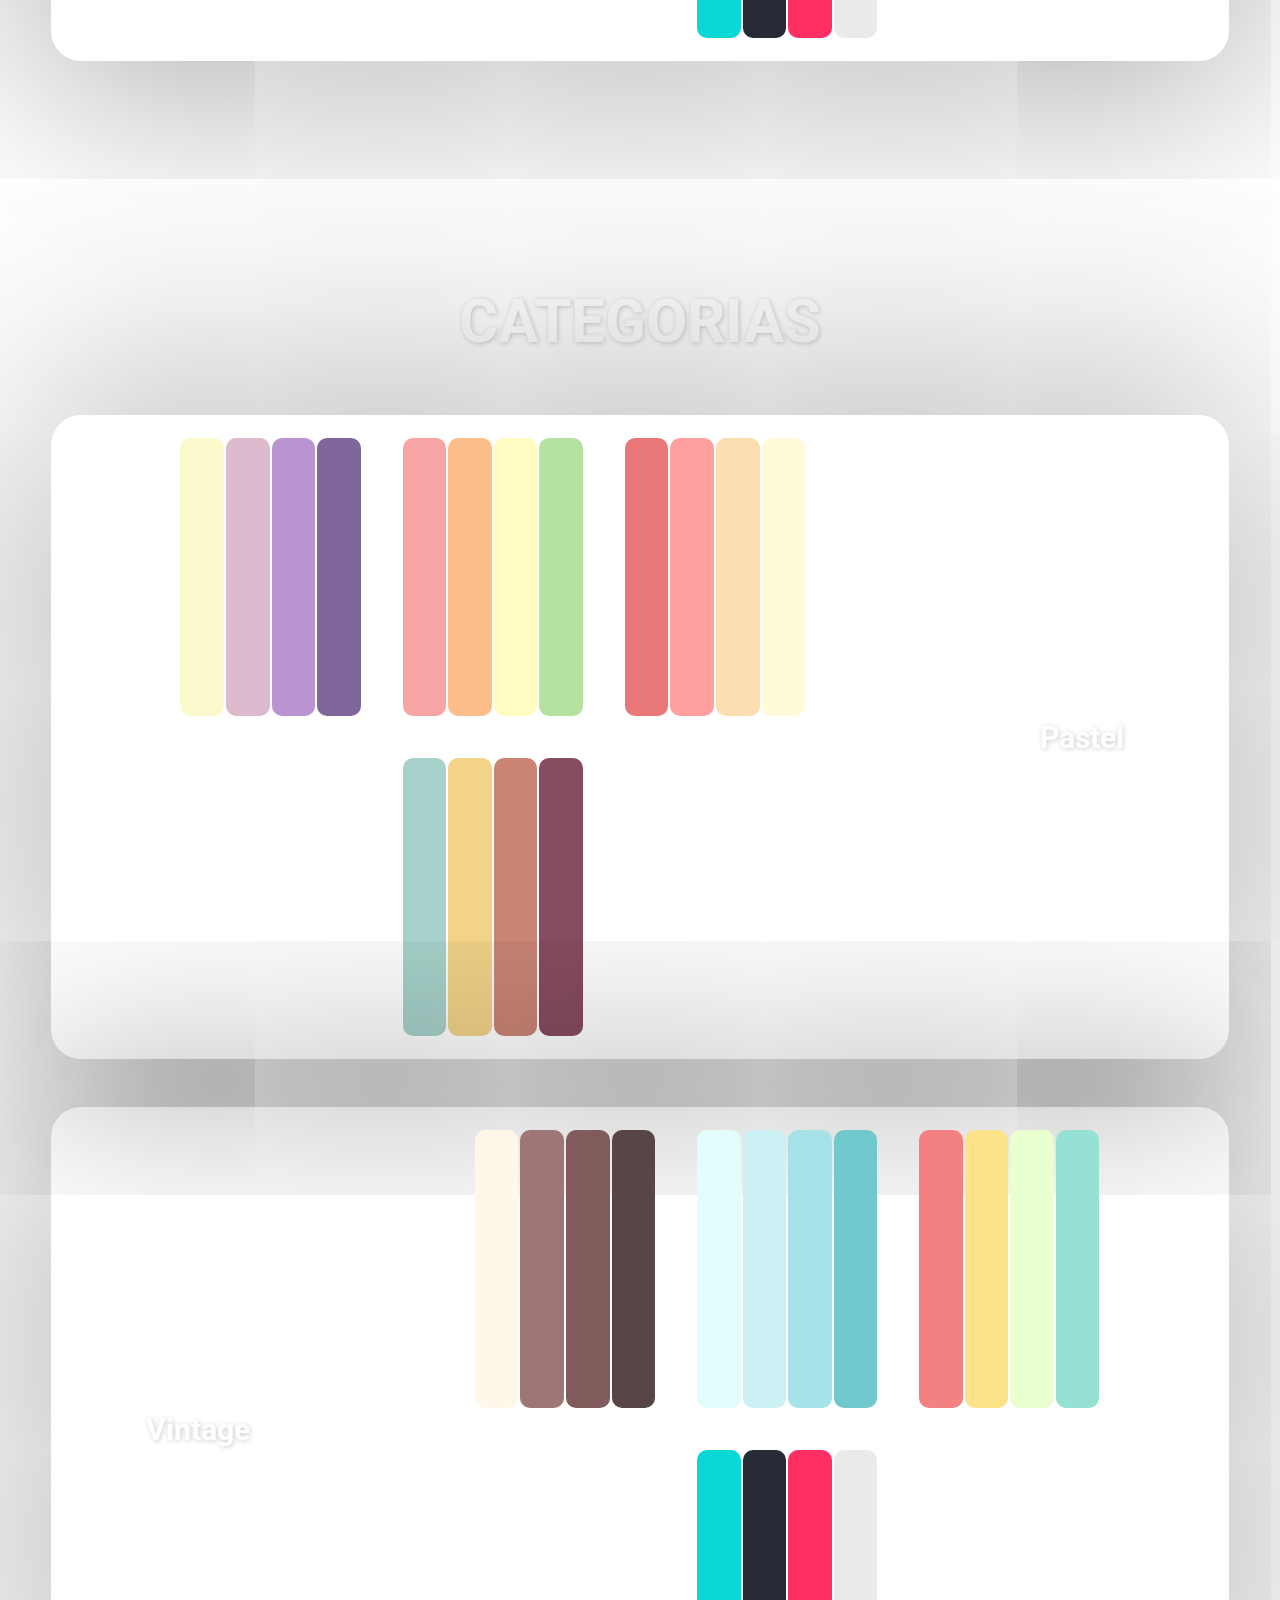
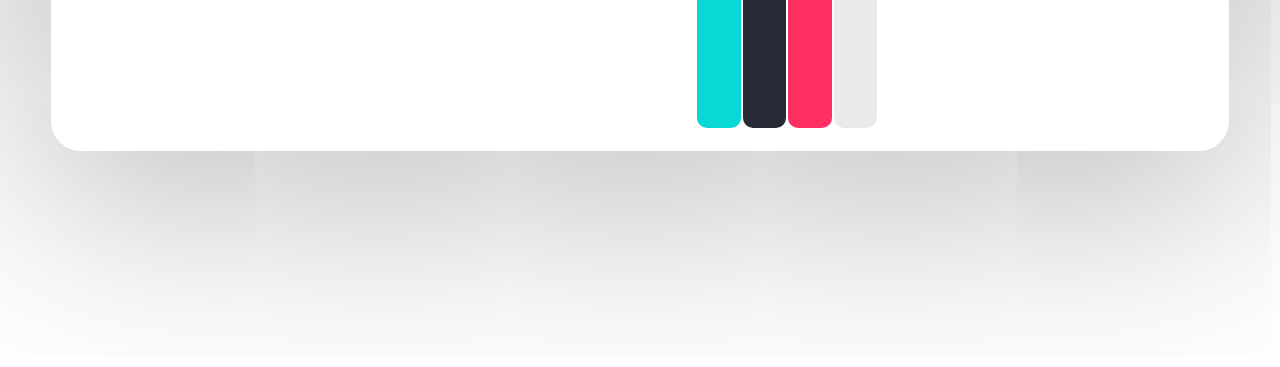
==== commit 92505d6d: "Link das pages corrigidos" ====
--- a/index.html
+++ b/index.html
@@ -4,7 +4,7 @@
   <meta charset="UTF-8">
   <title>Coloraria</title>
   <meta name="viewport" content="width=device-width, initial-scale=1">
-  <link rel="stylesheet" href="css/style.css">
+  <link rel="stylesheet" href="./css/style.css">
 
 </head>
 <body>
@@ -24,11 +24,11 @@
         </form>     
         <p class="logo">C O L O R A R I A</p>   
         <nav id="site-nav" role="navigation">
-          <div class="col"> <a href=""> <h4>Paletas</h4> </a> </div>
+          <div class="col"> <a href="./html/formularioCEP.html"> <h4>Paletas</h4> </a> </div>
           <div class="col"> <a href='#'> <h4>Clientes</h4> </a> </div>
           <div class="col"> <a href='#'> <h4>A empresa</h4> </a> </div>
           <div class="col"> <a href='#'> <h4>Contato</h4> </a> </div>
-          <div class="col"> <a href='html/login.html'> <h4>Login</h4> </a> </div>
+          <div class="col"> <a href='./html/login.html'> <h4>Login</h4> </a> </div>
       </nav>
     </div>
   </header>
@@ -115,22 +115,22 @@
           <div class="panel h3" style="background-color: #594545;"><h3>#594545</h3></div>
         </div>
         <div class="flexElement box">
-          <div class="panel h3" style="background-color: #F5EFE6;"><h3>#F5EFE6</h3></div>
-          <div class="panel h3" style="background-color: #E8DFCA;"><h3>#E8DFCA</h3></div>
-          <div class="panel h3" style="background-color: #AEBDCA;"><h3>#AEBDCA</h3></div>
-          <div class="panel h3" style="background-color: #7895B2;"><h3>#7895B2</h3></div>
+          <div class="panel h3" style="background-color: #E3FDFD;"><h3>#E3FDFD</h3></div>
+          <div class="panel h3" style="background-color: #CBF1F5;"><h3>#CBF1F5</h3></div>
+          <div class="panel h3" style="background-color: #A6E3E9;"><h3>#A6E3E9</h3></div>
+          <div class="panel h3" style="background-color: #71C9CE;"><h3>#71C9CE</h3></div>
         </div>
         <div class="flexElement box">
-          <div class="panel h3" style="background-color: #F0EBE3;"><h3>#F0EBE3</h3></div>
-          <div class="panel h3" style="background-color: #E4DCCF;"><h3>#E4DCCF</h3></div>
-          <div class="panel h3" style="background-color: #7D9D9C;"><h3>#7D9D9C</h3></div>
-          <div class="panel h3" style="background-color: #576F72;"><h3>#576F72</h3></div>
+          <div class="panel h3" style="background-color: #F38181;"><h3>#F38181</h3></div>
+          <div class="panel h3" style="background-color: #FCE38A;"><h3>#FCE38A</h3></div>
+          <div class="panel h3" style="background-color: #EAFFD0;"><h3>#EAFFD0</h3></div>
+          <div class="panel h3" style="background-color: #95E1D3;"><h3>#95E1D3</h3></div>
         </div>
         <div class="flexElement box">
-          <div class="panel h3" style="background-color: #5F7161;"><h3>#5F7161</h3></div>
-          <div class="panel h3" style="background-color: #6D8B74;"><h3>#6D8B74</h3></div>
-          <div class="panel h3" style="background-color: #EFEAD8;"><h3>#EFEAD8</h3></div>
-          <div class="panel h3" style="background-color: #D0C9C0;"><h3>#D0C9C0</h3></div>
+          <div class="panel h3" style="background-color: #08D9D6;"><h3>#08D9D6</h3></div>
+          <div class="panel h3" style="background-color: #252A34;"><h3>#252A34</h3></div>
+          <div class="panel h3" style="background-color: #FF2E63;"><h3>#FF2E63</h3></div>
+          <div class="panel h3" style="background-color: #EAEAEA;"><h3>#EAEAEA</h3></div>
         </div>
       </div>
     </div><br><br><br><br><br><br><br><br><br>
@@ -139,6 +139,6 @@
 </div>
 
   <script src='https://cdnjs.cloudflare.com/ajax/libs/jquery/3.1.0/jquery.min.js'></script>
-  <script  src="js/script.js"></script>
+  <script  src="./js/script.js"></script>
 </body>
 </html>
--- a/css/style.css
+++ b/css/style.css
@@ -30,7 +30,7 @@
   font-family: 'Roboto', sans-serif;
   font-size: 100%;
   line-height: 1.5;
-  background: url("https://wallpapercave.com/wp/wp6928969.jpg");
+  background: url("../img/background.webp");
   background-size: cover;
   background-attachment: fixed;
 }
